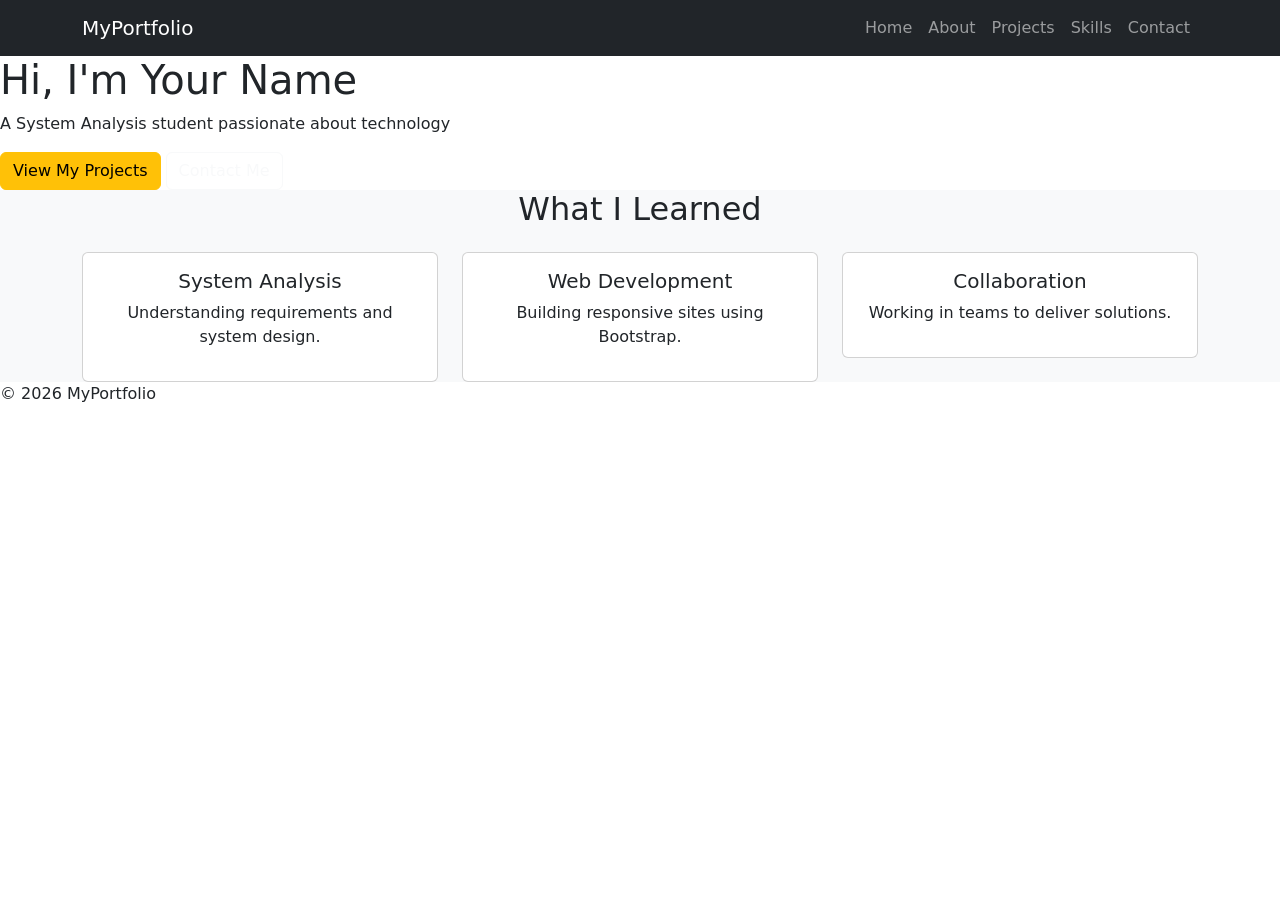
==== index.html @ f958399d "html file created" ====
<!DOCTYPE html>
<html lang="en">
<head>
  <meta charset="UTF-8">
  <meta name="viewport" content="width=device-width, initial-scale=1">
  <title>Home</title>

  <link href="https://cdn.jsdelivr.net/npm/bootstrap@5.3.0/dist/css/bootstrap.min.css" rel="stylesheet">
  <link rel="stylesheet" href="css/styles.css">
</head>

<body>

<!-- Navbar -->
 <nav class="navbar navbar-expand-lg navbar-dark bg-dark">
  <div class="container">
    <a class="navbar-brand" href="index.html">MyPortfolio</a>

    <button class="navbar-toggler" data-bs-toggle="collapse" data-bs-target="#nav">
      <span class="navbar-toggler-icon"></span>
    </button>

    <div class="collapse navbar-collapse" id="nav">
      <ul class="navbar-nav ms-auto">
        <li class="nav-item"><a class="nav-link" href="index.html">Home</a></li>
        <li class="nav-item"><a class="nav-link" href="about.html">About</a></li>
        <li class="nav-item"><a class="nav-link" href="projects.html">Projects</a></li>
        <li class="nav-item"><a class="nav-link" href="skills.html">Skills</a></li>
        <li class="nav-item"><a class="nav-link" href="contact.html">Contact</a></li>
      </ul>
    </div>
  </div>
</nav>
<!-- paste navbar here -->

<!-- Hero -->
<section class="hero">
  <h1>Hi, I'm <span>Your Name</span></h1>
  <p>A System Analysis student passionate about technology</p>
  <a href="projects.html" class="btn btn-warning">View My Projects</a>
  <a href="contact.html" class="btn btn-outline-light">Contact Me</a>
</section>

<!-- What I Learned -->
<section class="section bg-light text-center">
  <div class="container">
    <h2>What I Learned</h2>

    <div class="row mt-4">
      <div class="col-md-4">
        <div class="card p-3">
          <h5>System Analysis</h5>
          <p>Understanding requirements and system design.</p>
        </div>
      </div>

      <div class="col-md-4">
        <div class="card p-3">
          <h5>Web Development</h5>
          <p>Building responsive sites using Bootstrap.</p>
        </div>
      </div>

      <div class="col-md-4">
        <div class="card p-3">
          <h5>Collaboration</h5>
          <p>Working in teams to deliver solutions.</p>
        </div>
      </div>
    </div>
  </div>
</section>

<!-- Footer -->
<div class="footer">
  <p>© 2026 MyPortfolio</p>
</div>

</body>
</html>
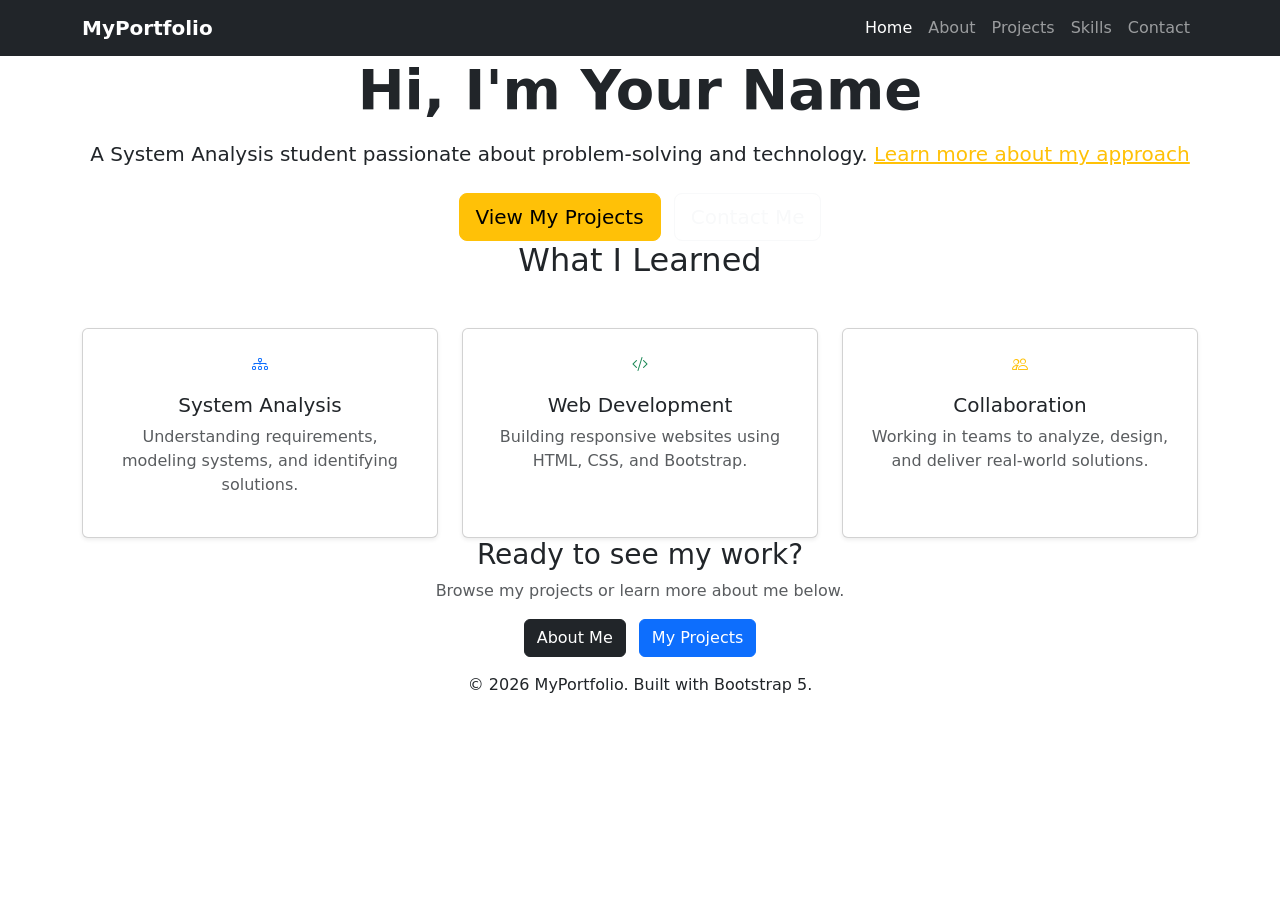
==== commit 25eed71f: "corrected style" ====
--- a/index.html
+++ b/index.html
@@ -1,80 +1,107 @@
 <!DOCTYPE html>
 <html lang="en">
 <head>
-  <meta charset="UTF-8">
-  <meta name="viewport" content="width=device-width, initial-scale=1">
-  <title>Home</title>
+<meta charset="UTF-8">
+<meta name="viewport" content="width=device-width, initial-scale=1.0">
+<title>My Portfolio</title>
 
-  <link href="https://cdn.jsdelivr.net/npm/bootstrap@5.3.0/dist/css/bootstrap.min.css" rel="stylesheet">
-  <link rel="stylesheet" href="css/styles.css">
+<link href="https://cdn.jsdelivr.net/npm/bootstrap@5.3.3/dist/css/bootstrap.min.css" rel="stylesheet">
+<link href="https://cdn.jsdelivr.net/npm/bootstrap-icons@1.11.3/font/bootstrap-icons.min.css" rel="stylesheet">
+<link rel="stylesheet" href="css/styles.css">
 </head>
 
 <body>
 
 <!-- Navbar -->
- <nav class="navbar navbar-expand-lg navbar-dark bg-dark">
-  <div class="container">
-    <a class="navbar-brand" href="index.html">MyPortfolio</a>
+<nav class="navbar navbar-expand-lg navbar-dark bg-dark">
+<div class="container">
+<a class="navbar-brand fw-bold" href="index.html">MyPortfolio</a>
 
-    <button class="navbar-toggler" data-bs-toggle="collapse" data-bs-target="#nav">
-      <span class="navbar-toggler-icon"></span>
-    </button>
+<button class="navbar-toggler" data-bs-toggle="collapse" data-bs-target="#navMenu">
+<span class="navbar-toggler-icon"></span>
+</button>
 
-    <div class="collapse navbar-collapse" id="nav">
-      <ul class="navbar-nav ms-auto">
-        <li class="nav-item"><a class="nav-link" href="index.html">Home</a></li>
-        <li class="nav-item"><a class="nav-link" href="about.html">About</a></li>
-        <li class="nav-item"><a class="nav-link" href="projects.html">Projects</a></li>
-        <li class="nav-item"><a class="nav-link" href="skills.html">Skills</a></li>
-        <li class="nav-item"><a class="nav-link" href="contact.html">Contact</a></li>
-      </ul>
-    </div>
-  </div>
+<div class="collapse navbar-collapse" id="navMenu">
+<ul class="navbar-nav ms-auto">
+<li class="nav-item"><a class="nav-link active" href="index.html">Home</a></li>
+<li class="nav-item"><a class="nav-link" href="about.html">About</a></li>
+<li class="nav-item"><a class="nav-link" href="projects.html">Projects</a></li>
+<li class="nav-item"><a class="nav-link" href="skills.html">Skills</a></li>
+<li class="nav-item"><a class="nav-link" href="contact.html">Contact</a></li>
+</ul>
+</div>
+</div>
 </nav>
-<!-- paste navbar here -->
 
 <!-- Hero -->
-<section class="hero">
-  <h1>Hi, I'm <span>Your Name</span></h1>
-  <p>A System Analysis student passionate about technology</p>
-  <a href="projects.html" class="btn btn-warning">View My Projects</a>
-  <a href="contact.html" class="btn btn-outline-light">Contact Me</a>
+<section class="hero text-center">
+<div class="container">
+<h1 class="display-4 fw-bold">
+Hi, I'm <span class="highlight">Your Name</span>
+</h1>
+
+<p class="lead mt-3">
+A System Analysis student passionate about problem-solving and technology.
+<a href="#" class="text-warning">Learn more about my approach</a>
+</p>
+
+<div class="mt-4">
+<a href="projects.html" class="btn btn-warning btn-lg me-2">View My Projects</a>
+<a href="contact.html" class="btn btn-outline-light btn-lg">Contact Me</a>
+</div>
+</div>
 </section>
 
 <!-- What I Learned -->
-<section class="section bg-light text-center">
-  <div class="container">
-    <h2>What I Learned</h2>
+<section class="section text-center">
+<div class="container">
+<h2 class="mb-5">What I Learned</h2>
 
-    <div class="row mt-4">
-      <div class="col-md-4">
-        <div class="card p-3">
-          <h5>System Analysis</h5>
-          <p>Understanding requirements and system design.</p>
-        </div>
-      </div>
+<div class="row g-4">
 
-      <div class="col-md-4">
-        <div class="card p-3">
-          <h5>Web Development</h5>
-          <p>Building responsive sites using Bootstrap.</p>
-        </div>
-      </div>
+<div class="col-md-4">
+<div class="card shadow-sm h-100 p-4">
+<i class="bi bi-diagram-3 text-primary"></i>
+<h5 class="mt-3">System Analysis</h5>
+<p class="text-muted">Understanding requirements, modeling systems, and identifying solutions.</p>
+</div>
+</div>
 
-      <div class="col-md-4">
-        <div class="card p-3">
-          <h5>Collaboration</h5>
-          <p>Working in teams to deliver solutions.</p>
-        </div>
-      </div>
-    </div>
-  </div>
+<div class="col-md-4">
+<div class="card shadow-sm h-100 p-4">
+<i class="bi bi-code-slash text-success"></i>
+<h5 class="mt-3">Web Development</h5>
+<p class="text-muted">Building responsive websites using HTML, CSS, and Bootstrap.</p>
+</div>
+</div>
+
+<div class="col-md-4">
+<div class="card shadow-sm h-100 p-4">
+<i class="bi bi-people text-warning"></i>
+<h5 class="mt-3">Collaboration</h5>
+<p class="text-muted">Working in teams to analyze, design, and deliver real-world solutions.</p>
+</div>
+</div>
+
+</div>
+</div>
+</section>
+
+<!-- CTA -->
+<section class="cta text-center">
+<div class="container">
+<h3>Ready to see my work?</h3>
+<p class="text-muted">Browse my projects or learn more about me below.</p>
+<a href="about.html" class="btn btn-dark me-2">About Me</a>
+<a href="projects.html" class="btn btn-primary">My Projects</a>
+</div>
 </section>
 
 <!-- Footer -->
-<div class="footer">
-  <p>© 2026 MyPortfolio</p>
-</div>
+<footer class="text-center py-3">
+<p class="mb-0">© 2026 MyPortfolio. Built with Bootstrap 5.</p>
+</footer>
 
+<script src="https://cdn.jsdelivr.net/npm/bootstrap@5.3.3/dist/js/bootstrap.bundle.min.js"></script>
 </body>
 </html>
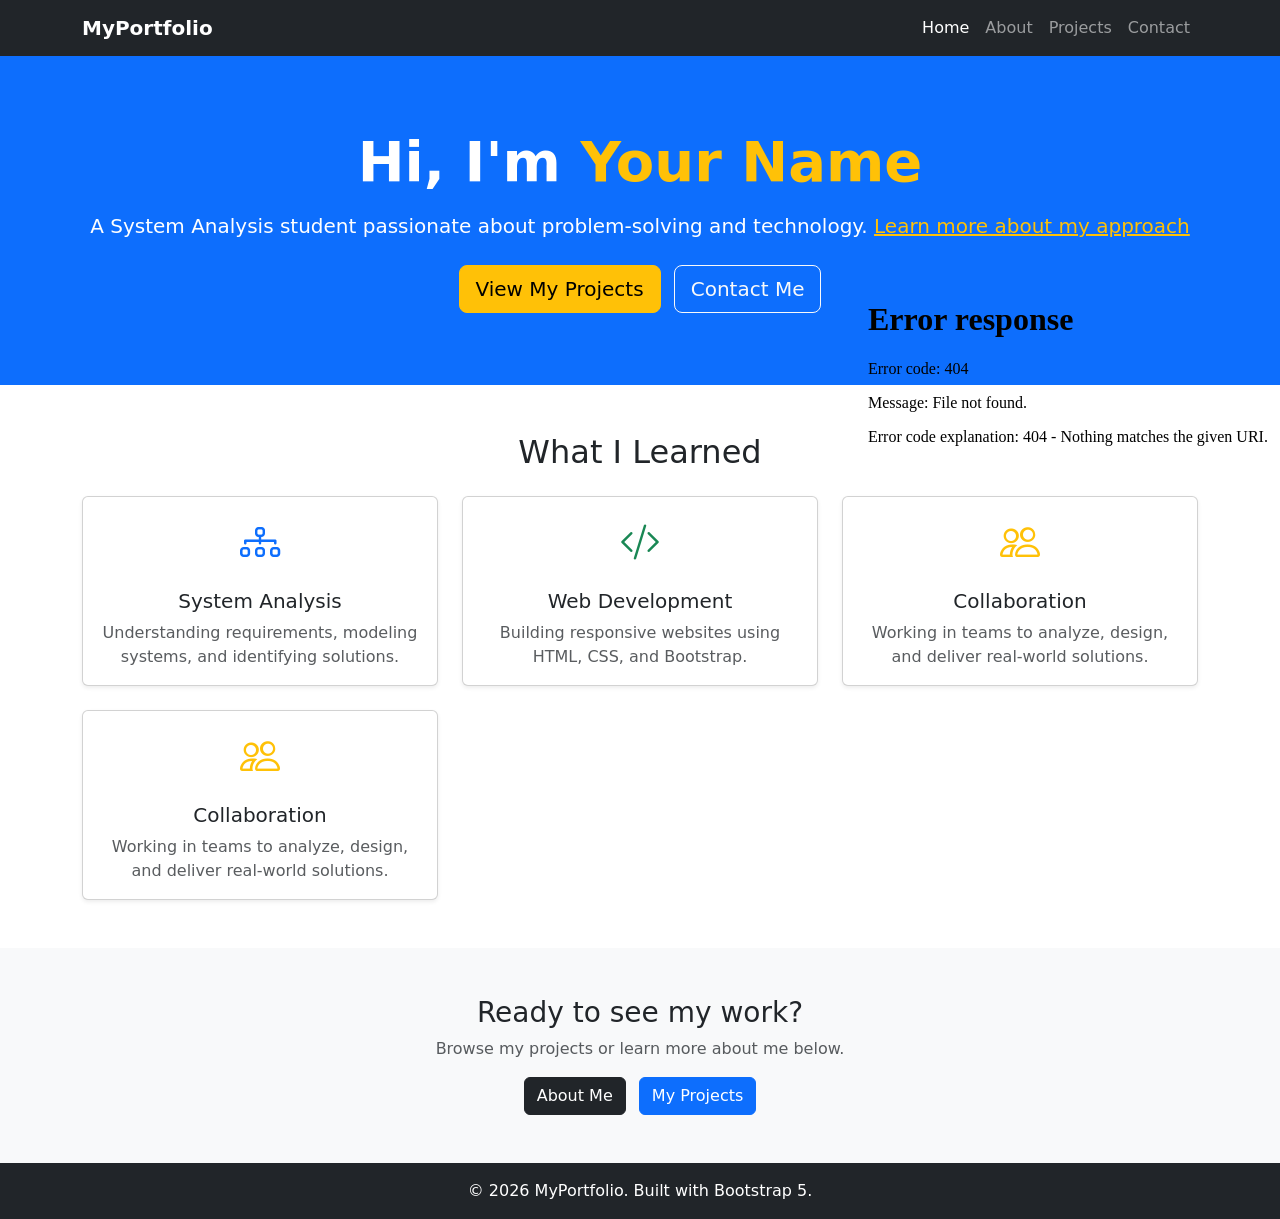
==== commit 36ac6a43: "html file updated" ====
--- a/index.html
+++ b/index.html
@@ -1,107 +1,112 @@
 <!DOCTYPE html>
 <html lang="en">
 <head>
-<meta charset="UTF-8">
-<meta name="viewport" content="width=device-width, initial-scale=1.0">
-<title>My Portfolio</title>
-
-<link href="https://cdn.jsdelivr.net/npm/bootstrap@5.3.3/dist/css/bootstrap.min.css" rel="stylesheet">
-<link href="https://cdn.jsdelivr.net/npm/bootstrap-icons@1.11.3/font/bootstrap-icons.min.css" rel="stylesheet">
-<link rel="stylesheet" href="css/styles.css">
+  <meta charset="UTF-8" />
+  <meta name="viewport" content="width=device-width, initial-scale=1.0" />
+  <title>My Portfolio – Home</title>
+  <link href="https://cdn.jsdelivr.net/npm/bootstrap@5.3.3/dist/css/bootstrap.min.css" rel="stylesheet" />
+  <link href="https://cdn.jsdelivr.net/npm/bootstrap-icons@1.11.3/font/bootstrap-icons.min.css" rel="stylesheet" />
 </head>
-
 <body>
 
-<!-- Navbar -->
-<nav class="navbar navbar-expand-lg navbar-dark bg-dark">
-<div class="container">
-<a class="navbar-brand fw-bold" href="index.html">MyPortfolio</a>
+  <!-- Navigation -->
+  <nav class="navbar navbar-expand-lg navbar-dark bg-dark">
+    <div class="container">
+      <a class="navbar-brand fw-bold" href="index.html">MyPortfolio</a>
+      <button class="navbar-toggler" type="button" data-bs-toggle="collapse" data-bs-target="#navMenu">
+        <span class="navbar-toggler-icon"></span>
+      </button>
+      <div class="collapse navbar-collapse" id="navMenu">
+        <ul class="navbar-nav ms-auto">
+          <li class="nav-item"><a class="nav-link active" href="index.html">Home</a></li>
+          <li class="nav-item"><a class="nav-link" href="about.html">About</a></li>
+          <li class="nav-item"><a class="nav-link" href="projects.html">Projects</a></li>
+          <li class="nav-item"><a class="nav-link" href="contact.html">Contact</a></li>
+        </ul>
+      </div>
+    </div>
+  </nav>
 
-<button class="navbar-toggler" data-bs-toggle="collapse" data-bs-target="#navMenu">
-<span class="navbar-toggler-icon"></span>
-</button>
+  <!-- Hero Section -->
+  <section class="bg-primary text-white py-5">
+    <div class="container text-center py-4">
+      <h1 class="display-4 fw-bold">Hi, I'm <span class="text-warning">Your Name</span></h1>
+      <p class="lead mt-3">A System Analysis student passionate about problem-solving and technology. <a href="https://boneyard.vercel.app/how-it-works" class="text-warning">Learn more about my approach</a></p>
+      <div class="mt-4">
+        <a href="projects.html" class="btn btn-warning btn-lg me-2">View My Projects</a>
+        <a href="contact.html" class="btn btn-outline-light btn-lg">Contact Me</a>
+      </div>
+    </div>
+  </section>
 
-<div class="collapse navbar-collapse" id="navMenu">
-<ul class="navbar-nav ms-auto">
-<li class="nav-item"><a class="nav-link active" href="index.html">Home</a></li>
-<li class="nav-item"><a class="nav-link" href="about.html">About</a></li>
-<li class="nav-item"><a class="nav-link" href="projects.html">Projects</a></li>
-<li class="nav-item"><a class="nav-link" href="skills.html">Skills</a></li>
-<li class="nav-item"><a class="nav-link" href="contact.html">Contact</a></li>
-</ul>
-</div>
-</div>
-</nav>
+  <!-- Skills Summary -->
+  <section class="py-5">
+    <div class="container">
+      <h2 class="text-center mb-4">What I Learned</h2>
+      <div class="row g-4 text-center">
+        <div class="col-md-4">
+          <div class="card h-100 shadow-sm">
+            <div class="card-body">
+              <i class="bi bi-diagram-3 fs-1 text-primary"></i>
+              <h5 class="card-title mt-3">System Analysis</h5>
+              <p class="card-text text-muted">Understanding requirements, modeling systems, and identifying solutions.</p>
+            </div>
+          </div>
+        </div>
+        <div class="col-md-4">
+          <div class="card h-100 shadow-sm">
+            <div class="card-body">
+              <i class="bi bi-code-slash fs-1 text-success"></i>
+              <h5 class="card-title mt-3">Web Development</h5>
+              <p class="card-text text-muted">Building responsive websites using HTML, CSS, and Bootstrap.</p>
+            </div>
+          </div>
+        </div>
+        <div class="col-md-4">
+          <div class="card h-100 shadow-sm">
+            <div class="card-body">
+              <i class="bi bi-people fs-1 text-warning"></i>
+              <h5 class="card-title mt-3">Collaboration</h5>
+              <p class="card-text text-muted">Working in teams to analyze, design, and deliver real-world solutions.</p>
+            </div>
+          </div>
+        </div>
 
-<!-- Hero -->
-<section class="hero text-center">
-<div class="container">
-<h1 class="display-4 fw-bold">
-Hi, I'm <span class="highlight">Your Name</span>
-</h1>
+         <div class="col-md-4">
+          <div class="card h-100 shadow-sm">
+            <div class="card-body">
+              <i class="bi bi-people fs-1 text-warning"></i>
+              <h5 class="card-title mt-3">Collaboration</h5>
+              <p class="card-text text-muted">Working in teams to analyze, design, and deliver real-world solutions.</p>
+            </div>
+          </div>
+        </div>
+        
+      </div>
+    </div>
+  </section>
 
-<p class="lead mt-3">
-A System Analysis student passionate about problem-solving and technology.
-<a href="#" class="text-warning">Learn more about my approach</a>
-</p>
+  <!-- Call to Action -->
+  <section class="bg-light py-5">
+    <div class="container text-center">
+      <h3>Ready to see my work?</h3>
+      <p class="text-muted">Browse my projects or learn more about me below.</p>
+      <a href="about.html" class="btn btn-dark me-2">About Me</a>
+      <a href="projects.html" class="btn btn-primary">My Projects</a>
+    </div>
+  </section>
 
-<div class="mt-4">
-<a href="projects.html" class="btn btn-warning btn-lg me-2">View My Projects</a>
-<a href="contact.html" class="btn btn-outline-light btn-lg">Contact Me</a>
-</div>
-</div>
-</section>
+  <!-- Footer -->
+  <footer class="bg-dark text-white text-center py-3">
+    <p class="mb-0">&copy; 2026 MyPortfolio. Built with Bootstrap 5.</p>
+  </footer>
 
-<!-- What I Learned -->
-<section class="section text-center">
-<div class="container">
-<h2 class="mb-5">What I Learned</h2>
+  <script src="https://cdn.jsdelivr.net/npm/bootstrap@5.3.3/dist/js/bootstrap.bundle.min.js"></script>
 
-<div class="row g-4">
-
-<div class="col-md-4">
-<div class="card shadow-sm h-100 p-4">
-<i class="bi bi-diagram-3 text-primary"></i>
-<h5 class="mt-3">System Analysis</h5>
-<p class="text-muted">Understanding requirements, modeling systems, and identifying solutions.</p>
-</div>
-</div>
-
-<div class="col-md-4">
-<div class="card shadow-sm h-100 p-4">
-<i class="bi bi-code-slash text-success"></i>
-<h5 class="mt-3">Web Development</h5>
-<p class="text-muted">Building responsive websites using HTML, CSS, and Bootstrap.</p>
-</div>
-</div>
-
-<div class="col-md-4">
-<div class="card shadow-sm h-100 p-4">
-<i class="bi bi-people text-warning"></i>
-<h5 class="mt-3">Collaboration</h5>
-<p class="text-muted">Working in teams to analyze, design, and deliver real-world solutions.</p>
-</div>
-</div>
-
-</div>
-</div>
-</section>
-
-<!-- CTA -->
-<section class="cta text-center">
-<div class="container">
-<h3>Ready to see my work?</h3>
-<p class="text-muted">Browse my projects or learn more about me below.</p>
-<a href="about.html" class="btn btn-dark me-2">About Me</a>
-<a href="projects.html" class="btn btn-primary">My Projects</a>
-</div>
-</section>
-
-<!-- Footer -->
-<footer class="text-center py-3">
-<p class="mb-0">© 2026 MyPortfolio. Built with Bootstrap 5.</p>
-</footer>
-
-<script src="https://cdn.jsdelivr.net/npm/bootstrap@5.3.3/dist/js/bootstrap.bundle.min.js"></script>
+  <!-- AI Portfolio Chat Widget -->
+  <iframe src="chat.html"
+          style="position:fixed;bottom:0;right:0;width:420px;height:620px;border:none;z-index:9999;"
+          title="Portfolio AI Assistant">
+  </iframe>
 </body>
-</html>+</html>
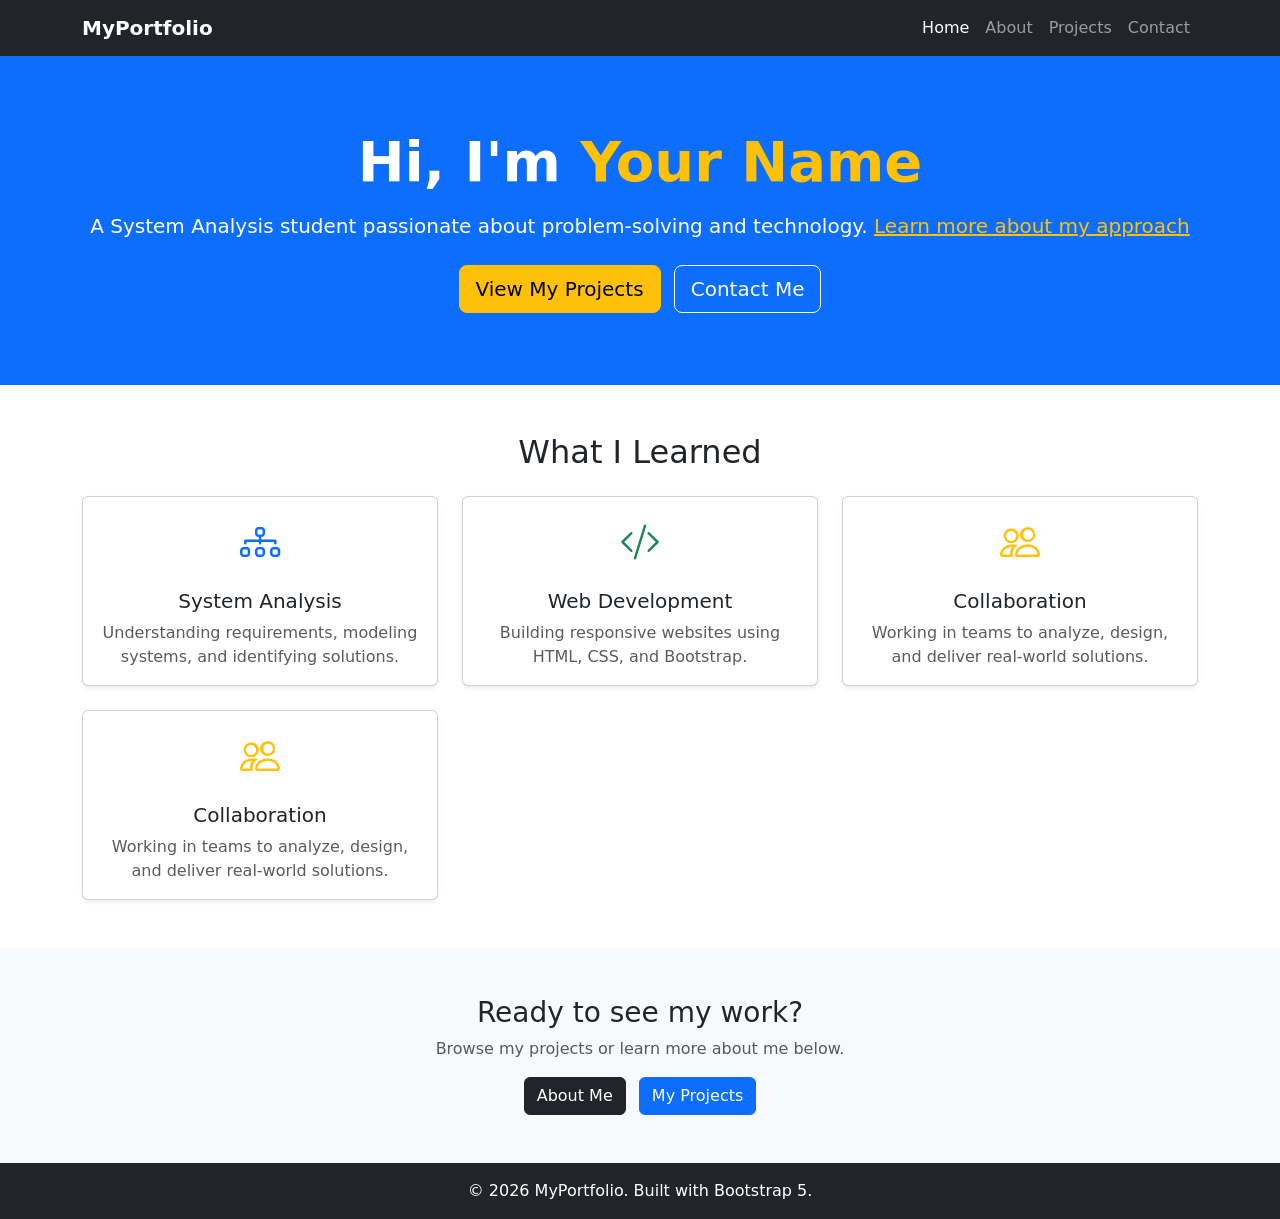
==== commit 98e84267: "fixed chat" ====
--- a/index.html
+++ b/index.html
@@ -103,10 +103,5 @@
 
   <script src="https://cdn.jsdelivr.net/npm/bootstrap@5.3.3/dist/js/bootstrap.bundle.min.js"></script>
 
-  <!-- AI Portfolio Chat Widget -->
-  <iframe src="chat.html"
-          style="position:fixed;bottom:0;right:0;width:420px;height:620px;border:none;z-index:9999;"
-          title="Portfolio AI Assistant">
-  </iframe>
 </body>
 </html>
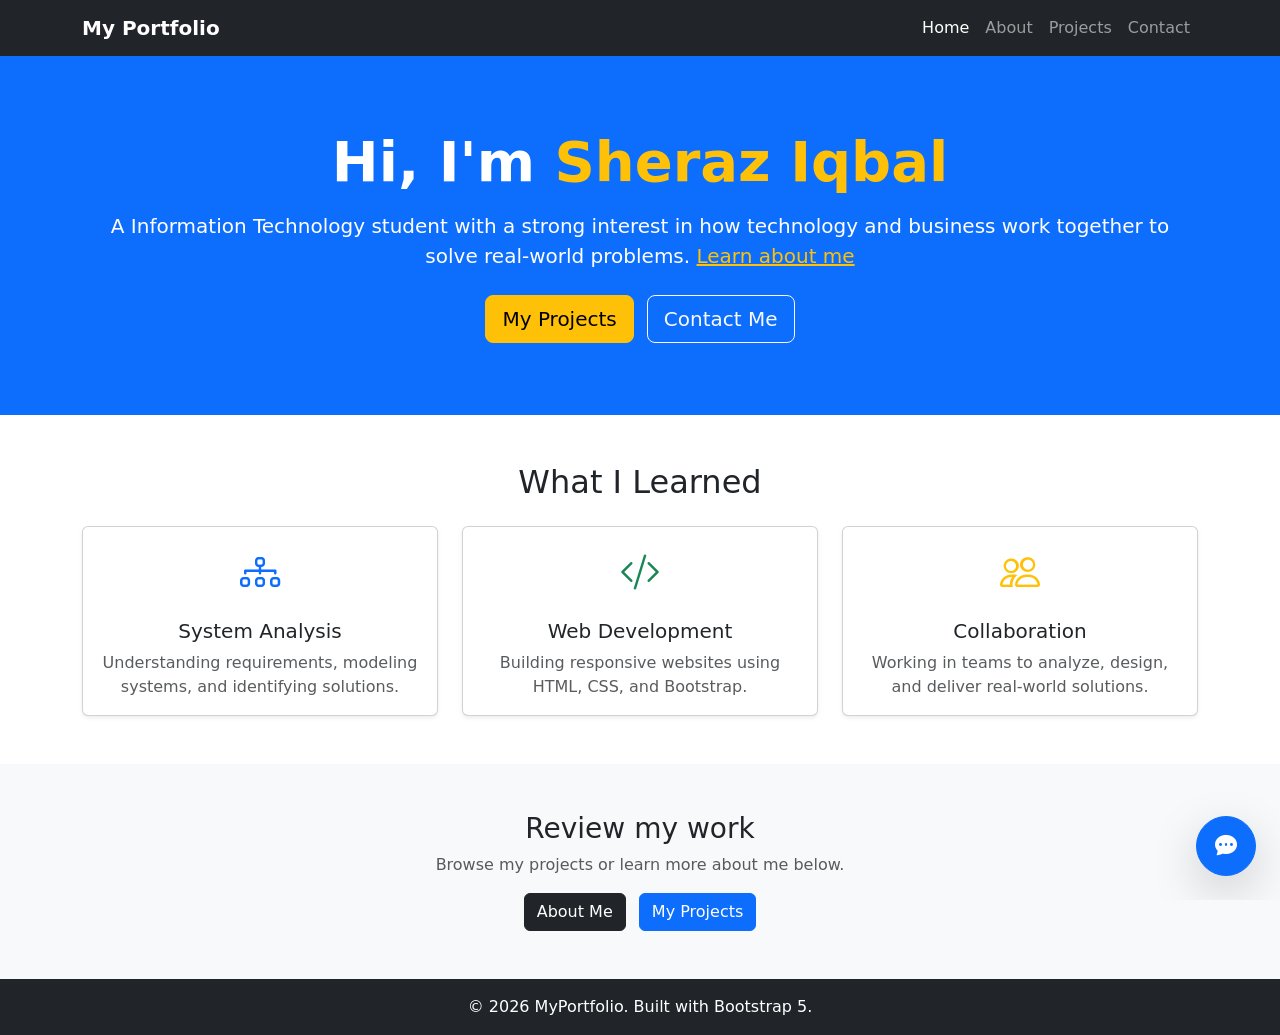
==== commit 80bfd480: "completed" ====
--- a/index.html
+++ b/index.html
@@ -12,7 +12,7 @@
   <!-- Navigation -->
   <nav class="navbar navbar-expand-lg navbar-dark bg-dark">
     <div class="container">
-      <a class="navbar-brand fw-bold" href="index.html">MyPortfolio</a>
+      <a class="navbar-brand fw-bold" href="index.html">My Portfolio</a>
       <button class="navbar-toggler" type="button" data-bs-toggle="collapse" data-bs-target="#navMenu">
         <span class="navbar-toggler-icon"></span>
       </button>
@@ -30,10 +30,10 @@
   <!-- Hero Section -->
   <section class="bg-primary text-white py-5">
     <div class="container text-center py-4">
-      <h1 class="display-4 fw-bold">Hi, I'm <span class="text-warning">Your Name</span></h1>
-      <p class="lead mt-3">A System Analysis student passionate about problem-solving and technology. <a href="https://boneyard.vercel.app/how-it-works" class="text-warning">Learn more about my approach</a></p>
+      <h1 class="display-4 fw-bold">Hi, I'm <span class="text-warning">Sheraz Iqbal</span></h1>
+      <p class="lead mt-3">A Information Technology student with a strong interest in how technology and business work together to solve real-world problems. <a href="https://boneyard.vercel.app/how-it-works" class="text-warning">Learn about me</a></p>
       <div class="mt-4">
-        <a href="projects.html" class="btn btn-warning btn-lg me-2">View My Projects</a>
+        <a href="projects.html" class="btn btn-warning btn-lg me-2"> My Projects</a>
         <a href="contact.html" class="btn btn-outline-light btn-lg">Contact Me</a>
       </div>
     </div>
@@ -71,16 +71,6 @@
             </div>
           </div>
         </div>
-
-         <div class="col-md-4">
-          <div class="card h-100 shadow-sm">
-            <div class="card-body">
-              <i class="bi bi-people fs-1 text-warning"></i>
-              <h5 class="card-title mt-3">Collaboration</h5>
-              <p class="card-text text-muted">Working in teams to analyze, design, and deliver real-world solutions.</p>
-            </div>
-          </div>
-        </div>
         
       </div>
     </div>
@@ -89,7 +79,7 @@
   <!-- Call to Action -->
   <section class="bg-light py-5">
     <div class="container text-center">
-      <h3>Ready to see my work?</h3>
+      <h3>Review my work</h3>
       <p class="text-muted">Browse my projects or learn more about me below.</p>
       <a href="about.html" class="btn btn-dark me-2">About Me</a>
       <a href="projects.html" class="btn btn-primary">My Projects</a>
@@ -103,5 +93,11 @@
 
   <script src="https://cdn.jsdelivr.net/npm/bootstrap@5.3.3/dist/js/bootstrap.bundle.min.js"></script>
 
+  <!-- AI Portfolio Chat Widget -->
+  <iframe src="chat.html"
+          style="position:fixed;bottom:0;right:0;width:420px;height:620px;border:none;z-index:9999;"
+          title="Portfolio AI Assistant">
+  </iframe>
+
 </body>
 </html>
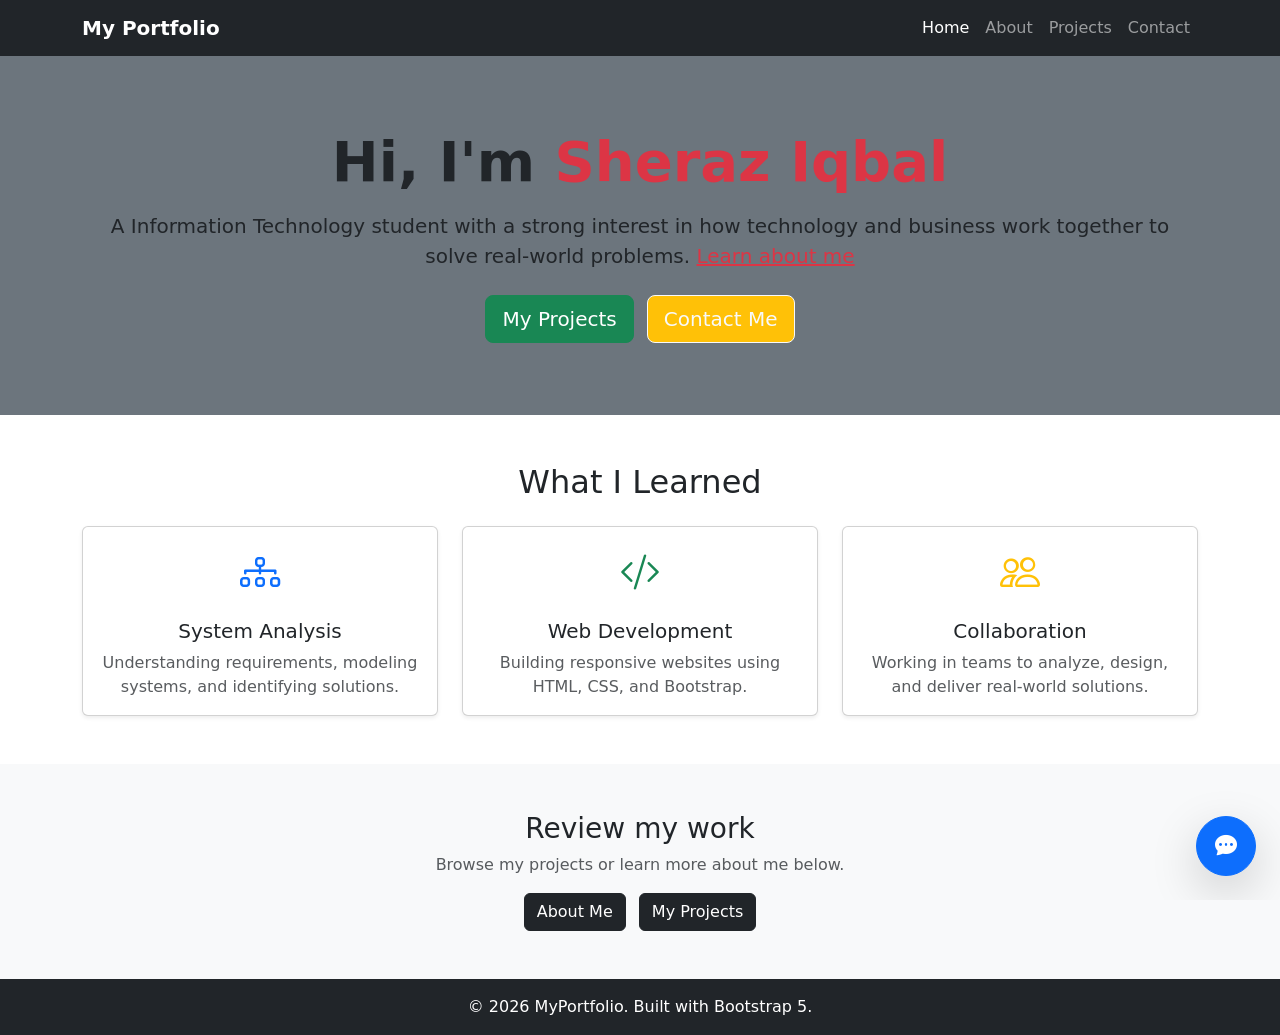
==== commit 65762869: "review" ====
--- a/index.html
+++ b/index.html
@@ -28,13 +28,13 @@
   </nav>
 
   <!-- Hero Section -->
-  <section class="bg-primary text-white py-5">
+  <section class="bg-secondary text-dark py-5">
     <div class="container text-center py-4">
-      <h1 class="display-4 fw-bold">Hi, I'm <span class="text-warning">Sheraz Iqbal</span></h1>
-      <p class="lead mt-3">A Information Technology student with a strong interest in how technology and business work together to solve real-world problems. <a href="https://boneyard.vercel.app/how-it-works" class="text-warning">Learn about me</a></p>
+      <h1 class="display-4 fw-bold">Hi, I'm <span class="text-danger">Sheraz Iqbal</span></h1>
+      <p class="lead mt-3">A Information Technology student with a strong interest in how technology and business work together to solve real-world problems. <a href="https://umbc.edu/" class="text-danger">Learn about me</a></p>
       <div class="mt-4">
-        <a href="projects.html" class="btn btn-warning btn-lg me-2"> My Projects</a>
-        <a href="contact.html" class="btn btn-outline-light btn-lg">Contact Me</a>
+        <a href="projects.html" class="btn btn-success btn-lg me-2"> My Projects</a>
+        <a href="contact.html" class="btn btn-outline-light btn-lg btn-warning">Contact Me</a>
       </div>
     </div>
   </section>
@@ -82,7 +82,7 @@
       <h3>Review my work</h3>
       <p class="text-muted">Browse my projects or learn more about me below.</p>
       <a href="about.html" class="btn btn-dark me-2">About Me</a>
-      <a href="projects.html" class="btn btn-primary">My Projects</a>
+      <a href="projects.html" class="btn btn-dark">My Projects</a>
     </div>
   </section>
 
